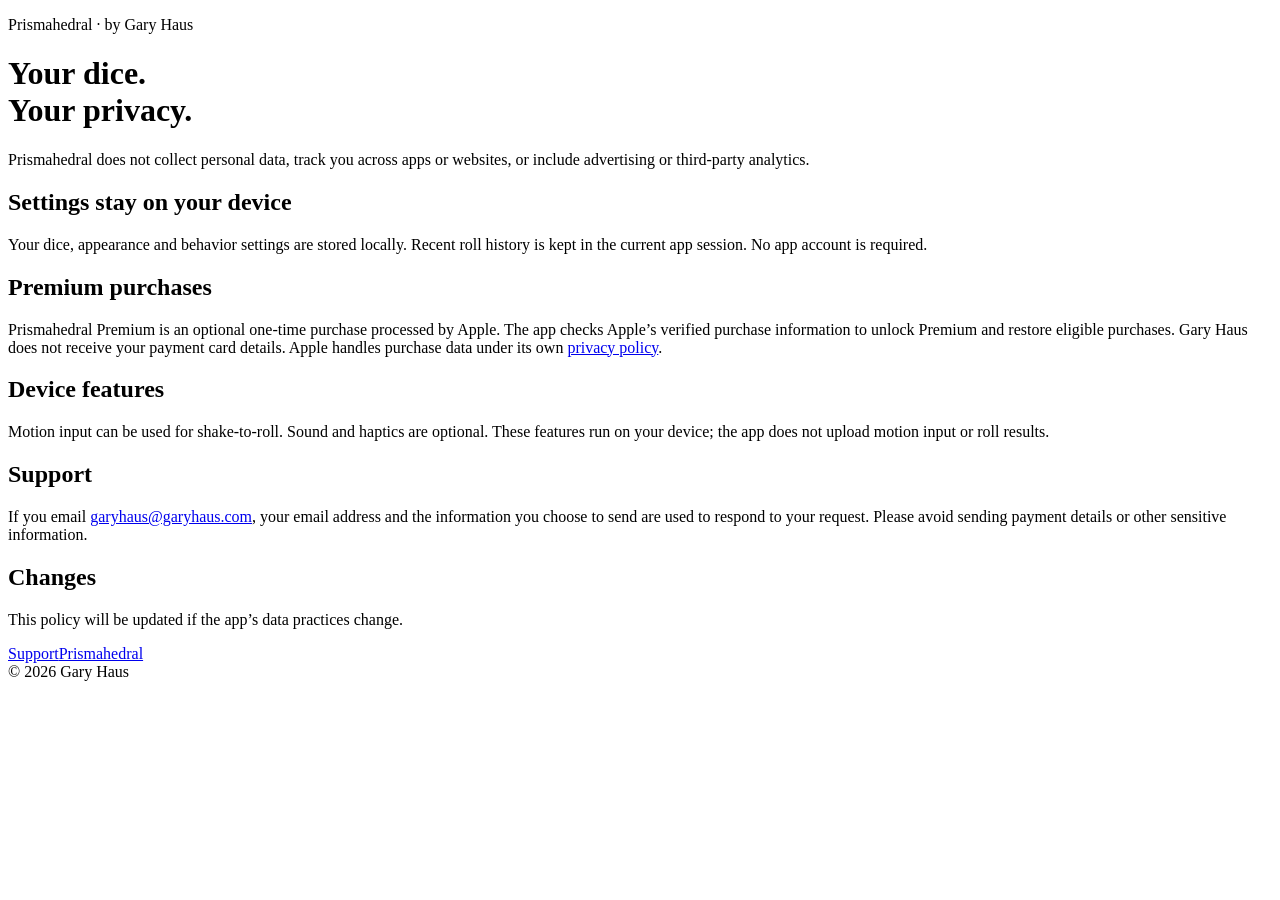
==== privacy/index.html @ 705ad007 "Publish Prismahedral privacy/index.html" ====
<!doctype html><html lang="en"><meta charset="utf-8"><meta name="viewport" content="width=device-width,initial-scale=1"><title>Privacy — Prismahedral</title><link rel="stylesheet" href="../style.css"><main><p class="tag">Prismahedral · by Gary Haus</p><h1>Your dice.<br>Your privacy.</h1><p>Prismahedral does not collect personal data, track you across apps or websites, or include advertising or third-party analytics.</p><h2>Settings stay on your device</h2><p>Your dice, appearance and behavior settings are stored locally. Recent roll history is kept in the current app session. No app account is required.</p><h2>Premium purchases</h2><p>Prismahedral Premium is an optional one-time purchase processed by Apple. The app checks Apple’s verified purchase information to unlock Premium and restore eligible purchases. Gary Haus does not receive your payment card details. Apple handles purchase data under its own <a href="https://www.apple.com/legal/privacy/">privacy policy</a>.</p><h2>Device features</h2><p>Motion input can be used for shake-to-roll. Sound and haptics are optional. These features run on your device; the app does not upload motion input or roll results.</p><h2>Support</h2><p>If you email <a href="mailto:garyhaus@garyhaus.com">garyhaus@garyhaus.com</a>, your email address and the information you choose to send are used to respond to your request. Please avoid sending payment details or other sensitive information.</p><h2>Changes</h2><p>This policy will be updated if the app’s data practices change.</p><nav><a href="../support/">Support</a><a href="../">Prismahedral</a></nav><footer>© 2026 Gary Haus</footer></main></html>
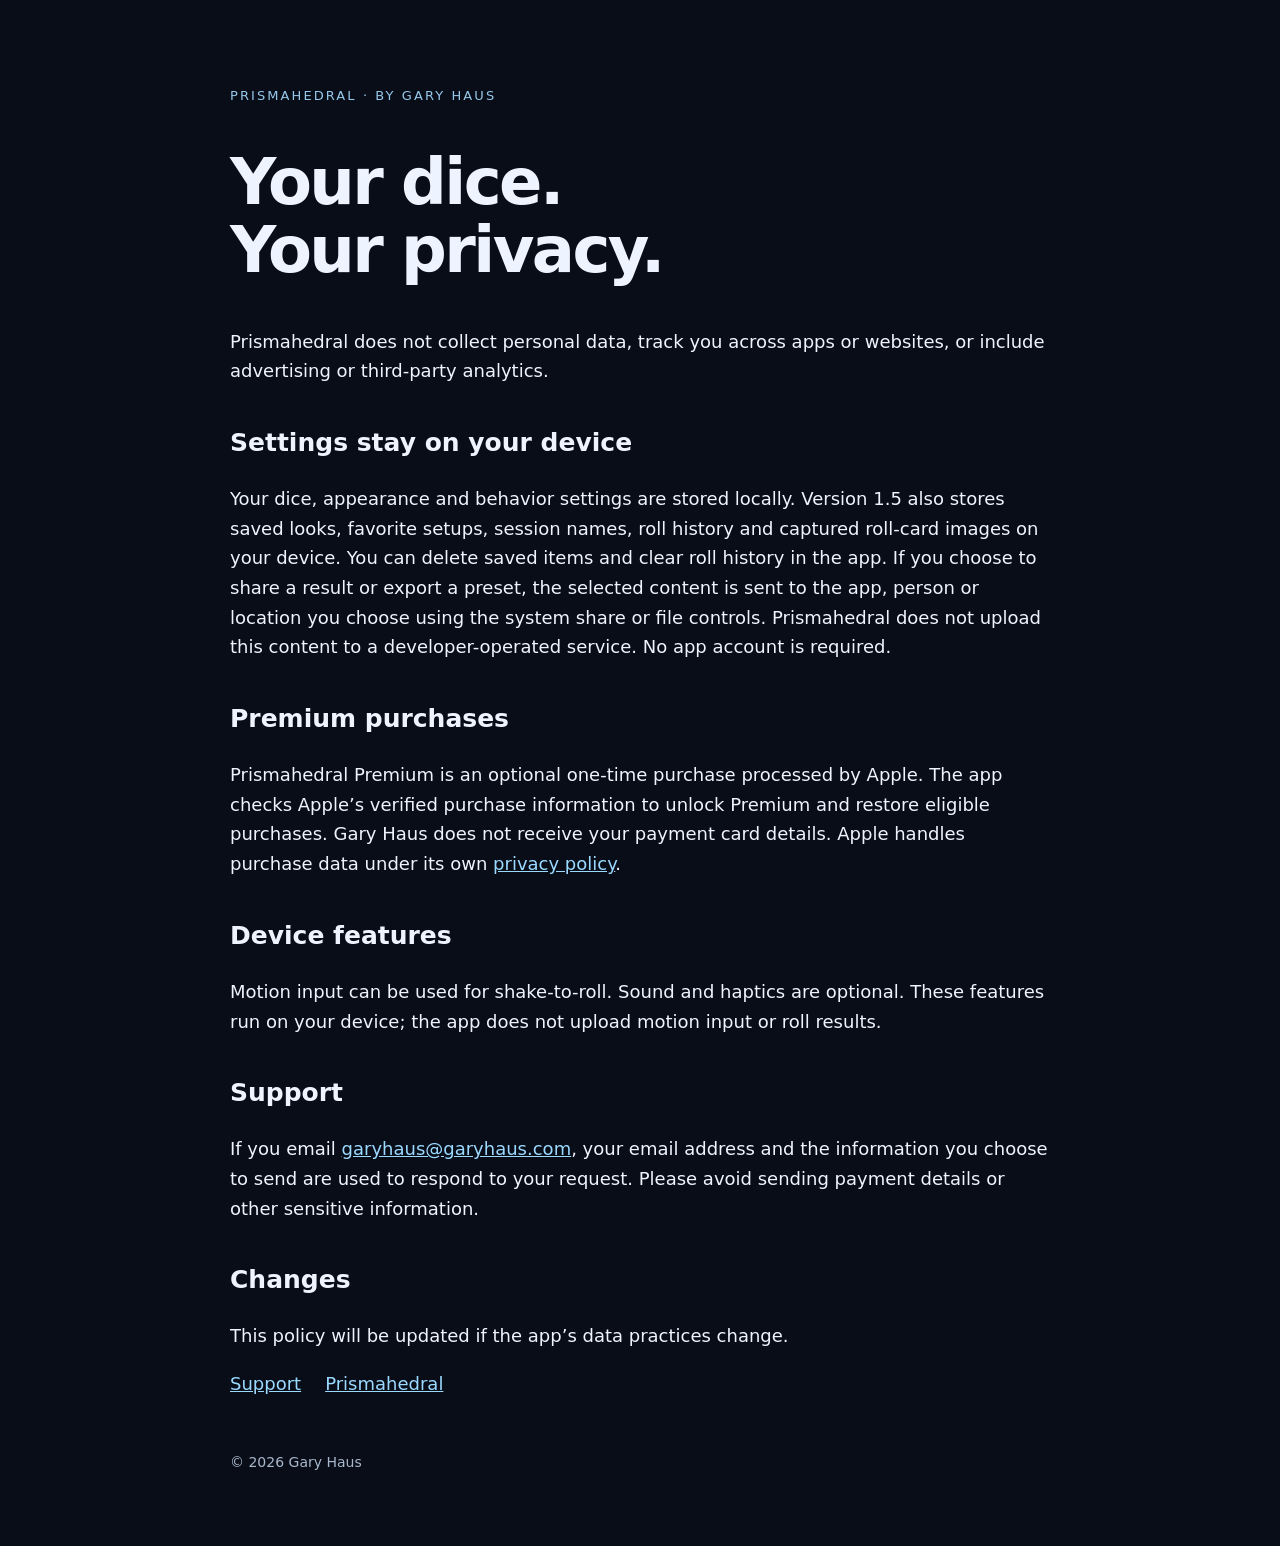
==== commit 6297286f: "Update privacy/index.html for Prismahedral 1.5 local history and game tools" ====
--- a/privacy/index.html
+++ b/privacy/index.html
@@ -1 +1 @@
-<!doctype html><html lang="en"><meta charset="utf-8"><meta name="viewport" content="width=device-width,initial-scale=1"><title>Privacy — Prismahedral</title><link rel="stylesheet" href="../style.css"><main><p class="tag">Prismahedral · by Gary Haus</p><h1>Your dice.<br>Your privacy.</h1><p>Prismahedral does not collect personal data, track you across apps or websites, or include advertising or third-party analytics.</p><h2>Settings stay on your device</h2><p>Your dice, appearance and behavior settings are stored locally. Recent roll history is kept in the current app session. No app account is required.</p><h2>Premium purchases</h2><p>Prismahedral Premium is an optional one-time purchase processed by Apple. The app checks Apple’s verified purchase information to unlock Premium and restore eligible purchases. Gary Haus does not receive your payment card details. Apple handles purchase data under its own <a href="https://www.apple.com/legal/privacy/">privacy policy</a>.</p><h2>Device features</h2><p>Motion input can be used for shake-to-roll. Sound and haptics are optional. These features run on your device; the app does not upload motion input or roll results.</p><h2>Support</h2><p>If you email <a href="mailto:garyhaus@garyhaus.com">garyhaus@garyhaus.com</a>, your email address and the information you choose to send are used to respond to your request. Please avoid sending payment details or other sensitive information.</p><h2>Changes</h2><p>This policy will be updated if the app’s data practices change.</p><nav><a href="../support/">Support</a><a href="../">Prismahedral</a></nav><footer>© 2026 Gary Haus</footer></main></html>+<!doctype html><html lang="en"><meta charset="utf-8"><meta name="viewport" content="width=device-width,initial-scale=1"><title>Privacy — Prismahedral</title><link rel="stylesheet" href="../style.css"><main><p class="tag">Prismahedral · by Gary Haus</p><h1>Your dice.<br>Your privacy.</h1><p>Prismahedral does not collect personal data, track you across apps or websites, or include advertising or third-party analytics.</p><h2>Settings stay on your device</h2><p>Your dice, appearance and behavior settings are stored locally. Version 1.5 also stores saved looks, favorite setups, session names, roll history and captured roll-card images on your device. You can delete saved items and clear roll history in the app. If you choose to share a result or export a preset, the selected content is sent to the app, person or location you choose using the system share or file controls. Prismahedral does not upload this content to a developer-operated service. No app account is required.</p><h2>Premium purchases</h2><p>Prismahedral Premium is an optional one-time purchase processed by Apple. The app checks Apple’s verified purchase information to unlock Premium and restore eligible purchases. Gary Haus does not receive your payment card details. Apple handles purchase data under its own <a href="https://www.apple.com/legal/privacy/">privacy policy</a>.</p><h2>Device features</h2><p>Motion input can be used for shake-to-roll. Sound and haptics are optional. These features run on your device; the app does not upload motion input or roll results.</p><h2>Support</h2><p>If you email <a href="mailto:garyhaus@garyhaus.com">garyhaus@garyhaus.com</a>, your email address and the information you choose to send are used to respond to your request. Please avoid sending payment details or other sensitive information.</p><h2>Changes</h2><p>This policy will be updated if the app’s data practices change.</p><nav><a href="../support/">Support</a><a href="../">Prismahedral</a></nav><footer>© 2026 Gary Haus</footer></main></html>
--- a/style.css
+++ b/style.css
@@ -0,0 +1 @@
+body{margin:0;background:#080d18;color:#eef4ff;font:18px/1.65 system-ui,sans-serif}main{max-width:820px;margin:auto;padding:72px 28px}a{color:#9bd9ff}h1{font-size:clamp(36px,7vw,64px);line-height:1.05;letter-spacing:-.04em}h2{font-size:25px;margin-top:36px}.tag{font-size:13px;letter-spacing:.16em;text-transform:uppercase;color:#97c9eb}nav{display:flex;gap:24px;flex-wrap:wrap}.card{background:#111b2c;border:1px solid #25344d;border-radius:24px;padding:24px;margin:24px 0}footer{font-size:14px;color:#a9b7cb;margin-top:52px}
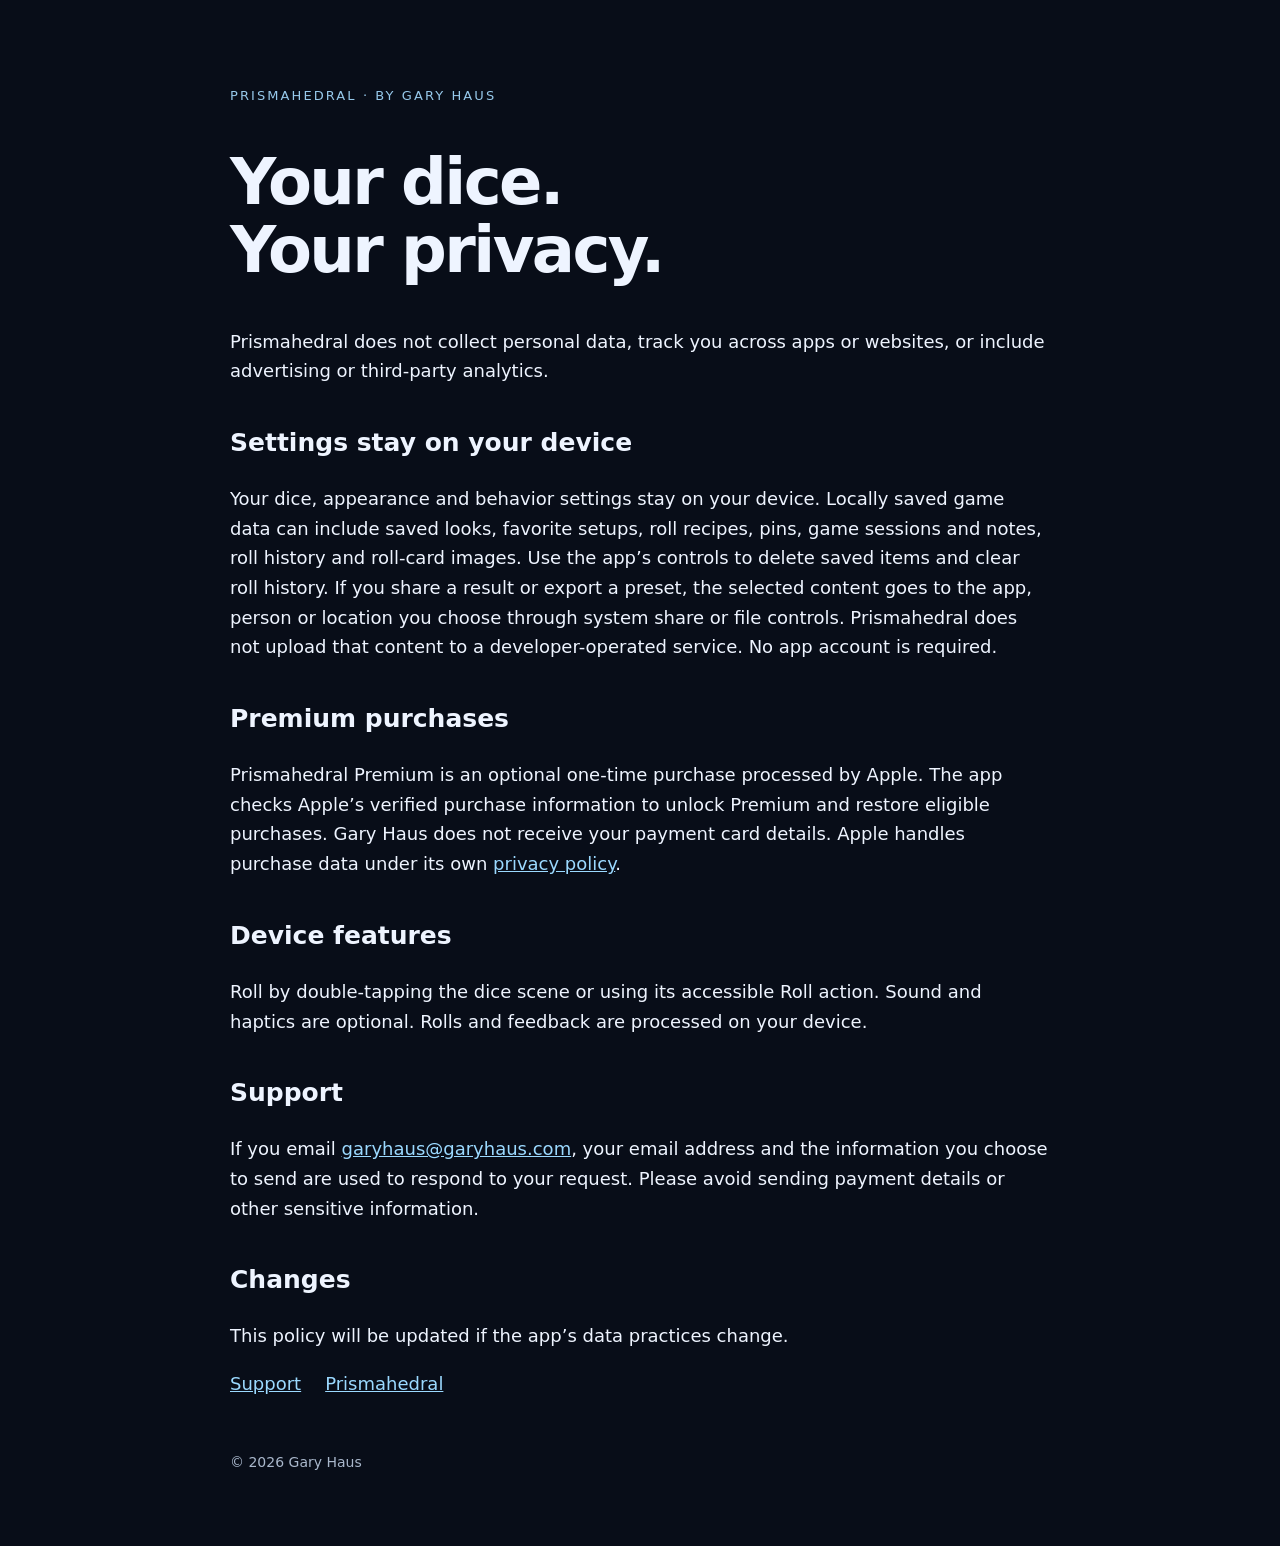
==== commit 980506b0: "Correct Prismahedral privacy policy for current roll and local storage behavior" ====
--- a/privacy/index.html
+++ b/privacy/index.html
@@ -1 +1 @@
-<!doctype html><html lang="en"><meta charset="utf-8"><meta name="viewport" content="width=device-width,initial-scale=1"><title>Privacy — Prismahedral</title><link rel="stylesheet" href="../style.css"><main><p class="tag">Prismahedral · by Gary Haus</p><h1>Your dice.<br>Your privacy.</h1><p>Prismahedral does not collect personal data, track you across apps or websites, or include advertising or third-party analytics.</p><h2>Settings stay on your device</h2><p>Your dice, appearance and behavior settings are stored locally. Version 1.5 also stores saved looks, favorite setups, session names, roll history and captured roll-card images on your device. You can delete saved items and clear roll history in the app. If you choose to share a result or export a preset, the selected content is sent to the app, person or location you choose using the system share or file controls. Prismahedral does not upload this content to a developer-operated service. No app account is required.</p><h2>Premium purchases</h2><p>Prismahedral Premium is an optional one-time purchase processed by Apple. The app checks Apple’s verified purchase information to unlock Premium and restore eligible purchases. Gary Haus does not receive your payment card details. Apple handles purchase data under its own <a href="https://www.apple.com/legal/privacy/">privacy policy</a>.</p><h2>Device features</h2><p>Motion input can be used for shake-to-roll. Sound and haptics are optional. These features run on your device; the app does not upload motion input or roll results.</p><h2>Support</h2><p>If you email <a href="mailto:garyhaus@garyhaus.com">garyhaus@garyhaus.com</a>, your email address and the information you choose to send are used to respond to your request. Please avoid sending payment details or other sensitive information.</p><h2>Changes</h2><p>This policy will be updated if the app’s data practices change.</p><nav><a href="../support/">Support</a><a href="../">Prismahedral</a></nav><footer>© 2026 Gary Haus</footer></main></html>+<!doctype html><html lang="en"><meta charset="utf-8"><meta name="viewport" content="width=device-width,initial-scale=1"><title>Privacy — Prismahedral</title><link rel="stylesheet" href="../style.css"><main><p class="tag">Prismahedral · by Gary Haus</p><h1>Your dice.<br>Your privacy.</h1><p>Prismahedral does not collect personal data, track you across apps or websites, or include advertising or third-party analytics.</p><h2>Settings stay on your device</h2><p>Your dice, appearance and behavior settings stay on your device. Locally saved game data can include saved looks, favorite setups, roll recipes, pins, game sessions and notes, roll history and roll-card images. Use the app’s controls to delete saved items and clear roll history. If you share a result or export a preset, the selected content goes to the app, person or location you choose through system share or file controls. Prismahedral does not upload that content to a developer-operated service. No app account is required.</p><h2>Premium purchases</h2><p>Prismahedral Premium is an optional one-time purchase processed by Apple. The app checks Apple’s verified purchase information to unlock Premium and restore eligible purchases. Gary Haus does not receive your payment card details. Apple handles purchase data under its own <a href="https://www.apple.com/legal/privacy/">privacy policy</a>.</p><h2>Device features</h2><p>Roll by double-tapping the dice scene or using its accessible Roll action. Sound and haptics are optional. Rolls and feedback are processed on your device.</p><h2>Support</h2><p>If you email <a href="mailto:garyhaus@garyhaus.com">garyhaus@garyhaus.com</a>, your email address and the information you choose to send are used to respond to your request. Please avoid sending payment details or other sensitive information.</p><h2>Changes</h2><p>This policy will be updated if the app’s data practices change.</p><nav><a href="../support/">Support</a><a href="../">Prismahedral</a></nav><footer>© 2026 Gary Haus</footer></main></html>
